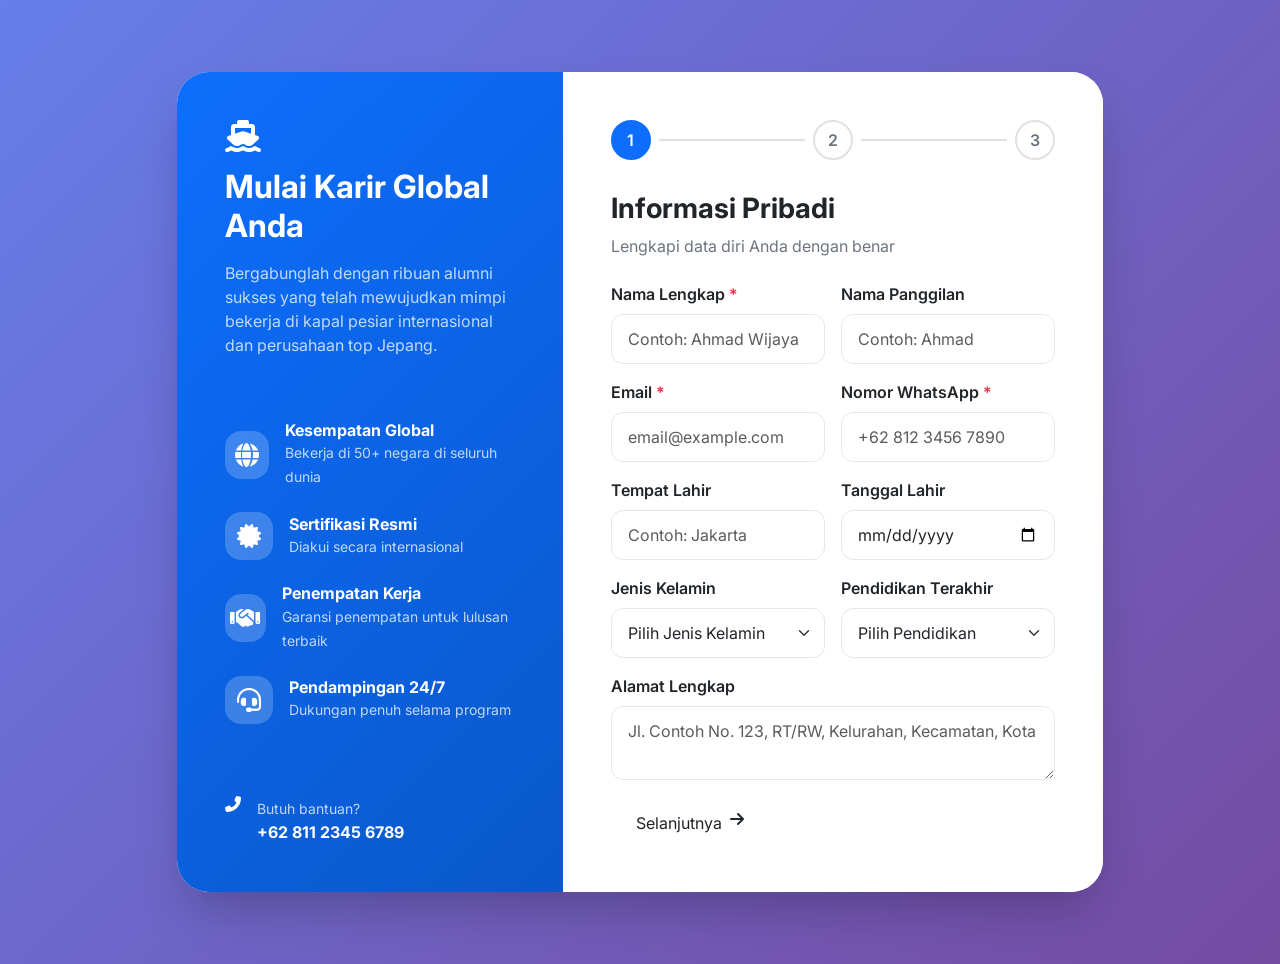
==== register.html @ 6323f62e "upload css index layanan register" ====
<!doctype html>
<html lang="id">
  <head>
    <meta charset="UTF-8" />
    <meta name="viewport" content="width=device-width, initial-scale=1.0, user-scalable=yes" />
    <meta name="description" content="Daftar sekarang untuk program karir global di Kapal Pesiar & Pelatihan Kerja Jepang" />
    <title>Pendaftaran | Samudra Nusantara - Karir Global</title>

    <!-- Bootstrap 5 CSS -->
    <link href="https://cdn.jsdelivr.net/npm/bootstrap@5.3.0-alpha1/dist/css/bootstrap.min.css" rel="stylesheet" />
    <!-- Bootstrap Icons -->
    <link rel="stylesheet" href="https://cdn.jsdelivr.net/npm/bootstrap-icons@1.11.3/font/bootstrap-icons.min.css" />
    <!-- Font Awesome 6 -->
    <link rel="stylesheet" href="https://cdnjs.cloudflare.com/ajax/libs/font-awesome/6.5.1/css/all.min.css" />
    <!-- Google Fonts -->
    <link href="https://fonts.googleapis.com/css2?family=Inter:opsz,wght@14..32,300;400;500;600;700;800&display=swap" rel="stylesheet" />

    <style>
      * {
        font-family: "Inter", sans-serif;
      }

      body {
        background: linear-gradient(135deg, #667eea 0%, #764ba2 100%);
        min-height: 100vh;
        padding: 2rem 0;
      }

      .register-card {
        border: none;
        border-radius: 2rem;
        overflow: hidden;
        box-shadow: 0 25px 50px -12px rgba(0, 0, 0, 0.25);
        backdrop-filter: blur(10px);
      }

      .register-left {
        background: linear-gradient(135deg, #0d6efd, #0a58ca);
        padding: 3rem;
        color: white;
        height: 100%;
      }

      .register-right {
        padding: 3rem;
        background: white;
      }

      .benefit-item {
        display: flex;
        align-items: center;
        gap: 1rem;
        margin-bottom: 1.5rem;
      }

      .benefit-icon {
        width: 48px;
        height: 48px;
        background: rgba(255, 255, 255, 0.2);
        border-radius: 1rem;
        display: flex;
        align-items: center;
        justify-content: center;
        font-size: 1.5rem;
      }

      .form-control,
      .form-select {
        border: 1px solid #e2e8f0;
        border-radius: 0.75rem;
        padding: 0.75rem 1rem;
        transition: all 0.3s ease;
      }

      .form-control:focus,
      .form-select:focus {
        border-color: #0d6efd;
        box-shadow: 0 0 0 4px rgba(13, 110, 253, 0.1);
      }

      .btn-register {
        background: linear-gradient(135deg, #0d6efd, #0a58ca);
        border: none;
        border-radius: 0.75rem;
        padding: 0.875rem;
        font-weight: 600;
        font-size: 1rem;
        transition: all 0.3s ease;
      }

      .btn-register:hover {
        transform: translateY(-2px);
        box-shadow: 0 10px 25px -5px rgba(13, 110, 253, 0.4);
      }

      .step-indicator {
        display: flex;
        align-items: center;
        justify-content: space-between;
        margin-bottom: 2rem;
        position: relative;
      }

      .step {
        width: 40px;
        height: 40px;
        background: white;
        border: 2px solid #dee2e6;
        border-radius: 50%;
        display: flex;
        align-items: center;
        justify-content: center;
        font-weight: 600;
        color: #6c757d;
        position: relative;
        z-index: 2;
        background: white;
      }

      .step.active {
        background: #0d6efd;
        border-color: #0d6efd;
        color: white;
      }

      .step.completed {
        background: #198754;
        border-color: #198754;
        color: white;
      }

      .step-line {
        flex: 1;
        height: 2px;
        background: #dee2e6;
        margin: 0 0.5rem;
        position: relative;
        z-index: 1;
      }

      .step-line.active {
        background: #0d6efd;
      }

      .form-step {
        display: none;
        animation: fadeIn 0.5s ease;
      }

      .form-step.active-step {
        display: block;
      }

      @keyframes fadeIn {
        from {
          opacity: 0;
          transform: translateX(20px);
        }
        to {
          opacity: 1;
          transform: translateX(0);
        }
      }

      .password-strength {
        height: 4px;
        background: #e2e8f0;
        border-radius: 2px;
        margin-top: 0.5rem;
        transition: all 0.3s ease;
      }

      .password-strength-bar {
        height: 100%;
        border-radius: 2px;
        transition: width 0.3s ease;
      }

      .alert-custom {
        border-radius: 0.75rem;
        border: none;
      }

      @media (max-width: 768px) {
        .register-left {
          padding: 2rem;
          text-align: center;
        }

        .register-right {
          padding: 1.5rem;
        }

        .benefit-item {
          justify-content: center;
        }
      }
    </style>
  </head>
  <body>
    <div class="container">
      <div class="row justify-content-center align-items-center min-vh-100">
        <div class="col-lg-10">
          <div class="card register-card">
            <div class="row g-0">
              <!-- Left Side - Info & Benefits -->
              <div class="col-lg-5 register-left">
                <div class="d-flex flex-column h-100">
                  <div class="mb-4">
                    <i class="fas fa-ship fa-2x mb-3"></i>
                    <h2 class="fw-bold mb-3">Mulai Karir Global Anda</h2>
                    <p class="opacity-75">Bergabunglah dengan ribuan alumni sukses yang telah mewujudkan mimpi bekerja di kapal pesiar internasional dan perusahaan top Jepang.</p>
                  </div>

                  <div class="my-4">
                    <div class="benefit-item">
                      <div class="benefit-icon">
                        <i class="fas fa-globe"></i>
                      </div>
                      <div>
                        <h6 class="fw-bold mb-0">Kesempatan Global</h6>
                        <small class="opacity-75">Bekerja di 50+ negara di seluruh dunia</small>
                      </div>
                    </div>

                    <div class="benefit-item">
                      <div class="benefit-icon">
                        <i class="fas fa-certificate"></i>
                      </div>
                      <div>
                        <h6 class="fw-bold mb-0">Sertifikasi Resmi</h6>
                        <small class="opacity-75">Diakui secara internasional</small>
                      </div>
                    </div>

                    <div class="benefit-item">
                      <div class="benefit-icon">
                        <i class="fas fa-handshake"></i>
                      </div>
                      <div>
                        <h6 class="fw-bold mb-0">Penempatan Kerja</h6>
                        <small class="opacity-75">Garansi penempatan untuk lulusan terbaik</small>
                      </div>
                    </div>

                    <div class="benefit-item">
                      <div class="benefit-icon">
                        <i class="fas fa-headset"></i>
                      </div>
                      <div>
                        <h6 class="fw-bold mb-0">Pendampingan 24/7</h6>
                        <small class="opacity-75">Dukungan penuh selama program</small>
                      </div>
                    </div>
                  </div>

                  <div class="mt-auto pt-4">
                    <div class="d-flex gap-3">
                      <i class="fas fa-phone-alt"></i>
                      <div>
                        <small class="opacity-75">Butuh bantuan?</small><br />
                        <strong>+62 811 2345 6789</strong>
                      </div>
                    </div>
                  </div>
                </div>
              </div>

              <!-- Right Side - Registration Form -->
              <div class="col-lg-7 register-right">
                <div class="step-indicator">
                  <div class="step active" id="step1-indicator">1</div>
                  <div class="step-line" id="line1"></div>
                  <div class="step" id="step2-indicator">2</div>
                  <div class="step-line" id="line2"></div>
                  <div class="step" id="step3-indicator">3</div>
                </div>

                <form id="registerForm" action="#" method="POST">
                  <!-- Step 1: Personal Information -->
                  <div class="form-step active-step" id="step1">
                    <h3 class="fw-bold mb-2">Informasi Pribadi</h3>
                    <p class="text-secondary mb-4">Lengkapi data diri Anda dengan benar</p>

                    <div class="row g-3">
                      <div class="col-md-6">
                        <label class="form-label fw-semibold">Nama Lengkap <span class="text-danger">*</span></label>
                        <input type="text" class="form-control" id="fullname" placeholder="Contoh: Ahmad Wijaya" required />
                      </div>
                      <div class="col-md-6">
                        <label class="form-label fw-semibold">Nama Panggilan</label>
                        <input type="text" class="form-control" id="nickname" placeholder="Contoh: Ahmad" />
                      </div>
                      <div class="col-md-6">
                        <label class="form-label fw-semibold">Email <span class="text-danger">*</span></label>
                        <input type="email" class="form-control" id="email" placeholder="email@example.com" required />
                      </div>
                      <div class="col-md-6">
                        <label class="form-label fw-semibold">Nomor WhatsApp <span class="text-danger">*</span></label>
                        <input type="tel" class="form-control" id="whatsapp" placeholder="+62 812 3456 7890" required />
                      </div>
                      <div class="col-md-6">
                        <label class="form-label fw-semibold">Tempat Lahir</label>
                        <input type="text" class="form-control" id="birthplace" placeholder="Contoh: Jakarta" />
                      </div>
                      <div class="col-md-6">
                        <label class="form-label fw-semibold">Tanggal Lahir</label>
                        <input type="date" class="form-control" id="birthdate" />
                      </div>
                      <div class="col-md-6">
                        <label class="form-label fw-semibold">Jenis Kelamin</label>
                        <select class="form-select" id="gender">
                          <option selected>Pilih Jenis Kelamin</option>
                          <option>Laki-laki</option>
                          <option>Perempuan</option>
                        </select>
                      </div>
                      <div class="col-md-6">
                        <label class="form-label fw-semibold">Pendidikan Terakhir</label>
                        <select class="form-select" id="education">
                          <option selected>Pilih Pendidikan</option>
                          <option>SMA/SMK Sederajat</option>
                          <option>D3</option>
                          <option>S1</option>
                          <option>S2</option>
                        </select>
                      </div>
                      <div class="col-12">
                        <label class="form-label fw-semibold">Alamat Lengkap</label>
                        <textarea class="form-control" id="address" rows="2" placeholder="Jl. Contoh No. 123, RT/RW, Kelurahan, Kecamatan, Kota"></textarea>
                      </div>
                    </div>
                  </div>

                  <!-- Step 2: Program Selection -->
                  <div class="form-step" id="step2">
                    <h3 class="fw-bold mb-2">Pilih Program</h3>
                    <p class="text-secondary mb-4">Pilih program yang sesuai dengan minat Anda</p>

                    <div class="mb-4">
                      <label class="form-label fw-semibold">Program yang diminati <span class="text-danger">*</span></label>
                      <div class="row g-3">
                        <div class="col-md-6">
                          <div class="card h-100 program-card" data-program="cruise" style="cursor: pointer; transition: all 0.3s ease; border: 2px solid #e2e8f0">
                            <div class="card-body text-center p-3">
                              <i class="fas fa-ship fa-2x text-primary mb-2"></i>
                              <h6 class="fw-bold mb-1">Sekolah Kapal Pesiar</h6>
                              <small class="text-secondary">Pelatihan 3 bulan + Sertifikasi STCW</small>
                            </div>
                          </div>
                        </div>
                        <div class="col-md-6">
                          <div class="card h-100 program-card" data-program="japan" style="cursor: pointer; transition: all 0.3s ease; border: 2px solid #e2e8f0">
                            <div class="card-body text-center p-3">
                              <i class="fas fa-building fa-2x text-primary mb-2"></i>
                              <h6 class="fw-bold mb-1">Pelatihan Kerja Jepang</h6>
                              <small class="text-secondary">SSW & Magang Teknikal</small>
                            </div>
                          </div>
                        </div>
                      </div>
                      <input type="hidden" id="selectedProgram" value="" />
                    </div>

                    <div class="mb-4" id="cruiseFields" style="display: none">
                      <label class="form-label fw-semibold">Posisi yang diminati</label>
                      <select class="form-select" id="cruisePosition">
                        <option selected>Pilih Posisi</option>
                        <option>Housekeeping</option>
                        <option>Food & Beverage Service</option>
                        <option>Front Office/Guest Service</option>
                        <option>Galley/Cook</option>
                        <option>Bar & Beverage</option>
                      </select>
                    </div>

                    <div class="mb-4" id="japanFields" style="display: none">
                      <label class="form-label fw-semibold">Bidang Pekerjaan di Jepang</label>
                      <select class="form-select" id="japanField">
                        <option selected>Pilih Bidang</option>
                        <option>Perhotelan (Hotel & Restoran)</option>
                        <option>Manufaktur</option>
                        <option>Perawatan Lansia (Kaigo)</option>
                        <option>Konstruksi</option>
                        <option>Pertanian & Perikanan</option>
                      </select>
                    </div>

                    <div class="mb-4">
                      <label class="form-label fw-semibold">Bagaimana Anda mengetahui kami?</label>
                      <select class="form-select" id="source">
                        <option selected>Pilih Sumber Informasi</option>
                        <option>Instagram</option>
                        <option>Facebook</option>
                        <option>TikTok</option>
                        <option>Rekomendasi Teman/Keluarga</option>
                        <option>Google Search</option>
                        <option>Lainnya</option>
                      </select>
                    </div>
                  </div>

                  <!-- Step 3: Account & Submit -->
                  <div class="form-step" id="step3">
                    <h3 class="fw-bold mb-2">Buat Akun</h3>
                    <p class="text-secondary mb-4">Buat password untuk akun Anda</p>

                    <div class="mb-3">
                      <label class="form-label fw-semibold">Username <span class="text-danger">*</span></label>
                      <div class="input-group">
                        <span class="input-group-text bg-light border-end-0"><i class="fas fa-user"></i></span>
                        <input type="text" class="form-control border-start-0" id="username" placeholder="pilih username" required />
                      </div>
                    </div>

                    <div class="mb-3">
                      <label class="form-label fw-semibold">Password <span class="text-danger">*</span></label>
                      <div class="input-group">
                        <span class="input-group-text bg-light border-end-0"><i class="fas fa-lock"></i></span>
                        <input type="password" class="form-control border-start-0" id="password" placeholder="buat password" required />
                        <button class="btn btn-outline-secondary" type="button" id="togglePassword">
                          <i class="fas fa-eye"></i>
                        </button>
                      </div>
                      <div class="password-strength mt-2">
                        <div class="password-strength-bar" id="passwordStrength" style="width: 0%"></div>
                      </div>
                      <small class="text-secondary">Minimal 8 karakter, kombinasi huruf dan angka</small>
                    </div>

                    <div class="mb-4">
                      <label class="form-label fw-semibold">Konfirmasi Password <span class="text-danger">*</span></label>
                      <div class="input-group">
                        <span class="input-group-text bg-light border-end-0"><i class="fas fa-lock"></i></span>
                        <input type="password" class="form-control border-start-0" id="confirmPassword" placeholder="konfirmasi password" required />
                      </div>
                      <div id="passwordMatch" class="small mt-1"></div>
                    </div>

                    <div class="alert alert-custom alert-info bg-opacity-10">
                      <div class="d-flex gap-2">
                        <i class="fas fa-shield-alt fs-5"></i>
                        <div>
                          <strong>Data Anda aman</strong><br />
                          <small>Kami menjaga kerahasiaan data Anda dan tidak akan membagikannya ke pihak ketiga tanpa izin Anda.</small>
                        </div>
                      </div>
                    </div>

                    <div class="form-check mb-4">
                      <input class="form-check-input" type="checkbox" id="terms" required />
                      <label class="form-check-label" for="terms"> Saya menyetujui <a href="#" class="text-primary">Syarat & Ketentuan</a> dan <a href="#" class="text-primary">Kebijakan Privasi</a> </label>
                    </div>
                  </div>

                  <!-- Navigation Buttons -->
                  <div class="d-flex justify-content-between mt-4">
                    <button type="button" class="btn btn-outline-secondary px-4" id="prevBtn" style="display: none"><i class="fas fa-arrow-left me-2"></i>Kembali</button>
                    <button type="button" class="btn btn-primary-custom px-4" id="nextBtn">Selanjutnya <i class="fas fa-arrow-right ms-2"></i></button>
                    <button type="submit" class="btn btn-register text-white px-4" id="submitBtn" style="display: none"><i class="fas fa-paper-plane me-2"></i>Daftar Sekarang</button>
                  </div>
                </form>
              </div>
            </div>
          </div>
        </div>
      </div>
    </div>

    <!-- Modal Success -->
    <div class="modal fade" id="successModal" tabindex="-1" aria-hidden="true">
      <div class="modal-dialog modal-dialog-centered">
        <div class="modal-content border-0 rounded-4 text-center p-4">
          <div class="modal-body">
            <div class="mb-3">
              <i class="fas fa-check-circle text-success" style="font-size: 4rem"></i>
            </div>
            <h4 class="fw-bold mb-2">Pendaftaran Berhasil!</h4>
            <p class="text-secondary mb-4">Terima kasih telah mendaftar. Tim konselor kami akan segera menghubungi Anda dalam 1x24 jam melalui WhatsApp.</p>
            <button class="btn btn-primary-custom px-4" data-bs-dismiss="modal"><i class="fas fa-home me-2"></i>Kembali ke Beranda</button>
          </div>
        </div>
      </div>
    </div>

    <script src="https://cdn.jsdelivr.net/npm/bootstrap@5.3.0-alpha1/dist/js/bootstrap.bundle.min.js"></script>
    <script>
      // Multi-step form
      let currentStep = 1;
      const totalSteps = 3;

      const step1 = document.getElementById("step1");
      const step2 = document.getElementById("step2");
      const step3 = document.getElementById("step3");
      const prevBtn = document.getElementById("prevBtn");
      const nextBtn = document.getElementById("nextBtn");
      const submitBtn = document.getElementById("submitBtn");

      function updateSteps() {
        // Hide all steps
        step1.classList.remove("active-step");
        step2.classList.remove("active-step");
        step3.classList.remove("active-step");

        // Show current step
        if (currentStep === 1) {
          step1.classList.add("active-step");
          prevBtn.style.display = "none";
          nextBtn.style.display = "inline-flex";
          submitBtn.style.display = "none";
        } else if (currentStep === 2) {
          step2.classList.add("active-step");
          prevBtn.style.display = "inline-flex";
          nextBtn.style.display = "inline-flex";
          submitBtn.style.display = "none";
        } else if (currentStep === 3) {
          step3.classList.add("active-step");
          prevBtn.style.display = "inline-flex";
          nextBtn.style.display = "none";
          submitBtn.style.display = "inline-flex";
        }

        // Update step indicators
        for (let i = 1; i <= totalSteps; i++) {
          const stepIndicator = document.getElementById(`step${i}-indicator`);
          const line = document.getElementById(`line${i - 1}`);

          if (i < currentStep) {
            stepIndicator.classList.remove("active");
            stepIndicator.classList.add("completed");
            if (line) line.classList.add("active");
          } else if (i === currentStep) {
            stepIndicator.classList.add("active");
            stepIndicator.classList.remove("completed");
            if (line) line.classList.remove("active");
          } else {
            stepIndicator.classList.remove("active", "completed");
            if (line) line.classList.remove("active");
          }
        }
      }

      function validateStep1() {
        const fullname = document.getElementById("fullname").value.trim();
        const email = document.getElementById("email").value.trim();
        const whatsapp = document.getElementById("whatsapp").value.trim();

        if (!fullname) {
          alert("Mohon isi nama lengkap Anda");
          return false;
        }
        if (!email) {
          alert("Mohon isi alamat email");
          return false;
        }
        if (!email.includes("@")) {
          alert("Mohon isi email yang valid");
          return false;
        }
        if (!whatsapp) {
          alert("Mohon isi nomor WhatsApp");
          return false;
        }
        return true;
      }

      function validateStep2() {
        const selectedProgram = document.getElementById("selectedProgram").value;
        if (!selectedProgram) {
          alert("Mohon pilih program yang diminati");
          return false;
        }
        return true;
      }

      function validateStep3() {
        const username = document.getElementById("username").value.trim();
        const password = document.getElementById("password").value;
        const confirmPassword = document.getElementById("confirmPassword").value;
        const terms = document.getElementById("terms").checked;

        if (!username) {
          alert("Mohon isi username");
          return false;
        }
        if (!password || password.length < 8) {
          alert("Password minimal 8 karakter");
          return false;
        }
        if (password !== confirmPassword) {
          alert("Password dan konfirmasi password tidak cocok");
          return false;
        }
        if (!terms) {
          alert("Mohon setujui Syarat & Ketentuan");
          return false;
        }
        return true;
      }

      nextBtn.addEventListener("click", () => {
        if (currentStep === 1 && validateStep1()) {
          currentStep++;
          updateSteps();
        } else if (currentStep === 2 && validateStep2()) {
          currentStep++;
          updateSteps();
        }
      });

      prevBtn.addEventListener("click", () => {
        if (currentStep > 1) {
          currentStep--;
          updateSteps();
        }
      });

      // Program selection cards
      const programCards = document.querySelectorAll(".program-card");
      programCards.forEach((card) => {
        card.addEventListener("click", () => {
          programCards.forEach((c) => {
            c.style.borderColor = "#e2e8f0";
            c.style.backgroundColor = "white";
          });
          card.style.borderColor = "#0d6efd";
          card.style.backgroundColor = "#f0f7ff";

          const program = card.getAttribute("data-program");
          document.getElementById("selectedProgram").value = program;

          // Show/hide additional fields
          if (program === "cruise") {
            document.getElementById("cruiseFields").style.display = "block";
            document.getElementById("japanFields").style.display = "none";
          } else if (program === "japan") {
            document.getElementById("cruiseFields").style.display = "none";
            document.getElementById("japanFields").style.display = "block";
          }
        });
      });

      // Password strength checker
      const passwordInput = document.getElementById("password");
      const strengthBar = document.getElementById("passwordStrength");

      passwordInput.addEventListener("input", () => {
        const password = passwordInput.value;
        let strength = 0;

        if (password.length >= 8) strength += 25;
        if (password.match(/[a-z]/)) strength += 25;
        if (password.match(/[A-Z]/)) strength += 25;
        if (password.match(/[0-9]/)) strength += 25;

        strengthBar.style.width = strength + "%";

        if (strength < 50) {
          strengthBar.style.backgroundColor = "#dc3545";
        } else if (strength < 75) {
          strengthBar.style.backgroundColor = "#ffc107";
        } else {
          strengthBar.style.backgroundColor = "#198754";
        }
      });

      // Password match checker
      const confirmPasswordInput = document.getElementById("confirmPassword");
      const passwordMatchMsg = document.getElementById("passwordMatch");

      function checkPasswordMatch() {
        const password = passwordInput.value;
        const confirm = confirmPasswordInput.value;

        if (confirm === "") {
          passwordMatchMsg.innerHTML = "";
        } else if (password === confirm) {
          passwordMatchMsg.innerHTML = '<i class="fas fa-check-circle text-success"></i> Password cocok';
          passwordMatchMsg.style.color = "#198754";
        } else {
          passwordMatchMsg.innerHTML = '<i class="fas fa-times-circle text-danger"></i> Password tidak cocok';
          passwordMatchMsg.style.color = "#dc3545";
        }
      }

      passwordInput.addEventListener("input", checkPasswordMatch);
      confirmPasswordInput.addEventListener("input", checkPasswordMatch);

      // Toggle password visibility
      const togglePassword = document.getElementById("togglePassword");
      togglePassword.addEventListener("click", () => {
        const type = passwordInput.getAttribute("type") === "password" ? "text" : "password";
        passwordInput.setAttribute("type", type);
        togglePassword.innerHTML = type === "password" ? '<i class="fas fa-eye"></i>' : '<i class="fas fa-eye-slash"></i>';
      });

      // Form submission
      const form = document.getElementById("registerForm");
      const successModal = new bootstrap.Modal(document.getElementById("successModal"));

      form.addEventListener("submit", (e) => {
        e.preventDefault();
        if (validateStep3()) {
          // Simulate form submission
          const formData = {
            fullname: document.getElementById("fullname").value,
            email: document.getElementById("email").value,
            whatsapp: document.getElementById("whatsapp").value,
            program: document.getElementById("selectedProgram").value,
            username: document.getElementById("username").value,
          };

          console.log("Form submitted:", formData);
          successModal.show();

          // Reset form after modal close
          document.getElementById("successModal").addEventListener("hidden.bs.modal", () => {
            window.location.href = "index.html";
          });
        }
      });

      // Initialize
      updateSteps();
    </script>
  </body>
</html>
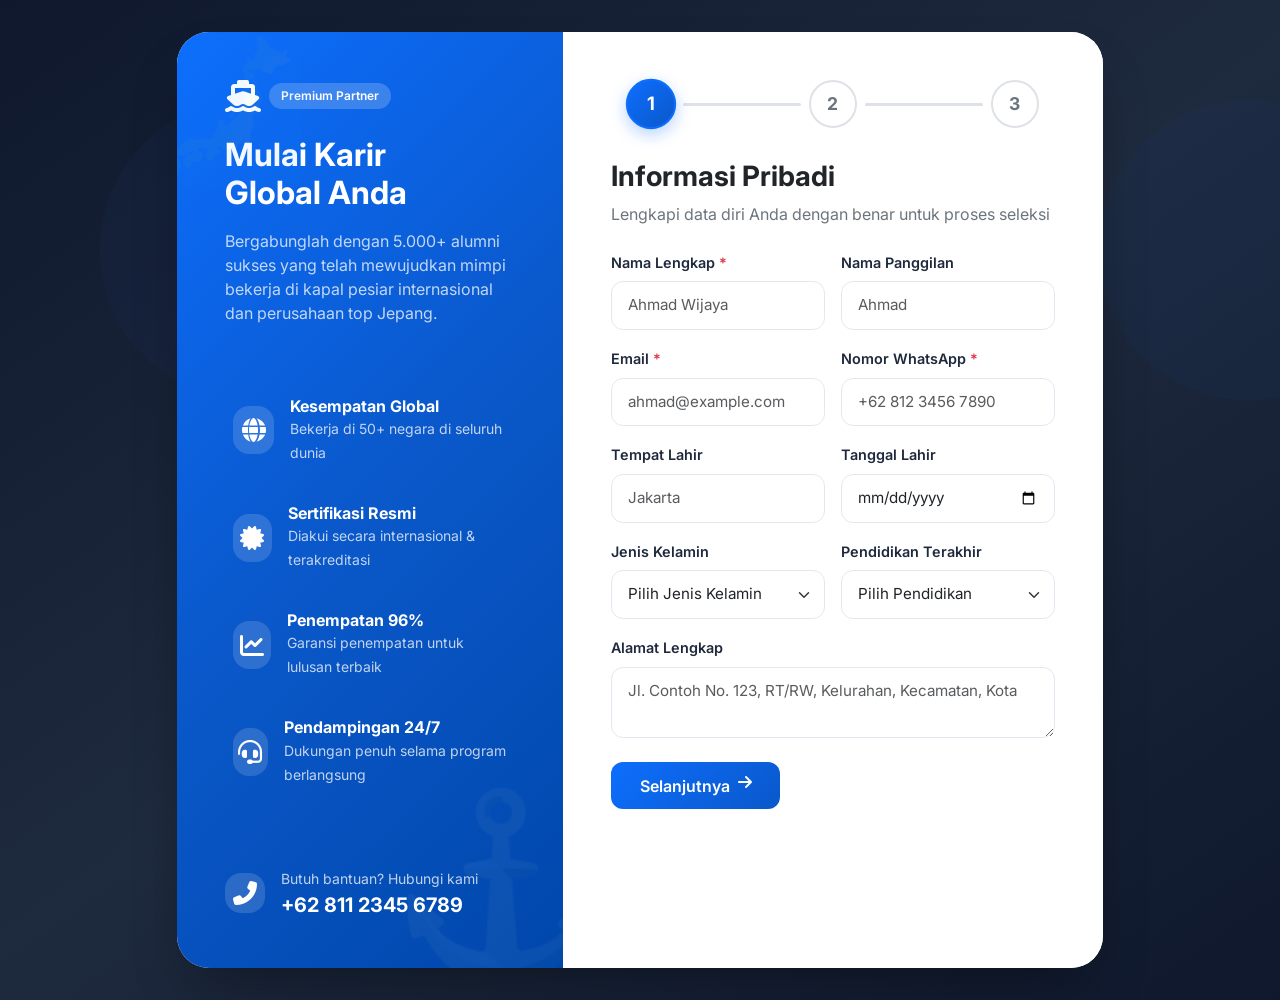
==== commit 6a2b1aee: "upload register" ====
--- a/register.html
+++ b/register.html
@@ -14,70 +14,147 @@
     <link rel="stylesheet" href="https://cdnjs.cloudflare.com/ajax/libs/font-awesome/6.5.1/css/all.min.css" />
     <!-- Google Fonts -->
     <link href="https://fonts.googleapis.com/css2?family=Inter:opsz,wght@14..32,300;400;500;600;700;800&display=swap" rel="stylesheet" />
+    <!-- AOS Animation -->
+    <link href="https://unpkg.com/aos@2.3.1/dist/aos.css" rel="stylesheet" />
 
     <style>
       * {
         font-family: "Inter", sans-serif;
+        margin: 0;
+        padding: 0;
+        box-sizing: border-box;
       }
 
       body {
-        background: linear-gradient(135deg, #667eea 0%, #764ba2 100%);
+        background: linear-gradient(145deg, #0f172a 0%, #1e293b 50%, #0f172a 100%);
         min-height: 100vh;
         padding: 2rem 0;
+        position: relative;
+        overflow-x: hidden;
+      }
+
+      body::before {
+        content: "";
+        position: absolute;
+        top: 0;
+        left: 0;
+        right: 0;
+        bottom: 0;
+        background: url('data:image/svg+xml,<svg xmlns="http://www.w3.org/2000/svg" viewBox="0 0 200 200"><path fill="rgba(13,110,253,0.05)" d="M0 0h200v200H0z"/><circle cx="50" cy="50" r="30" fill="rgba(13,110,253,0.1)"/><circle cx="150" cy="150" r="40" fill="rgba(13,110,253,0.08)"/></svg>');
+        background-repeat: repeat;
+        opacity: 0.3;
+        pointer-events: none;
       }
 
       .register-card {
         border: none;
         border-radius: 2rem;
         overflow: hidden;
-        box-shadow: 0 25px 50px -12px rgba(0, 0, 0, 0.25);
+        box-shadow: 0 30px 60px -20px rgba(0, 0, 0, 0.4);
         backdrop-filter: blur(10px);
-      }
-
+        transition: transform 0.3s ease;
+      }
+
+      .register-card:hover {
+        transform: translateY(-5px);
+      }
+
+      /* Left Side - Modern Gradient */
       .register-left {
-        background: linear-gradient(135deg, #0d6efd, #0a58ca);
+        background: linear-gradient(135deg, #0d6efd 0%, #0a58ca 50%, #0047ab 100%);
         padding: 3rem;
         color: white;
         height: 100%;
+        position: relative;
+        overflow: hidden;
+      }
+
+      .register-left::before {
+        content: "⚓";
+        font-size: 180px;
+        position: absolute;
+        bottom: -50px;
+        right: -50px;
+        opacity: 0.08;
+        pointer-events: none;
+      }
+
+      .register-left::after {
+        content: "🗾";
+        font-size: 140px;
+        position: absolute;
+        top: -30px;
+        left: -40px;
+        opacity: 0.06;
+        pointer-events: none;
       }
 
       .register-right {
         padding: 3rem;
-        background: white;
-      }
-
+        background: rgba(255, 255, 255, 0.98);
+        backdrop-filter: blur(10px);
+      }
+
+      /* Modern Benefits */
       .benefit-item {
         display: flex;
         align-items: center;
         gap: 1rem;
         margin-bottom: 1.5rem;
+        padding: 0.5rem;
+        border-radius: 1rem;
+        transition: all 0.3s ease;
+        position: relative;
+        z-index: 1;
+      }
+
+      .benefit-item:hover {
+        background: rgba(255, 255, 255, 0.1);
+        transform: translateX(5px);
       }
 
       .benefit-icon {
         width: 48px;
         height: 48px;
-        background: rgba(255, 255, 255, 0.2);
+        background: rgba(255, 255, 255, 0.15);
         border-radius: 1rem;
         display: flex;
         align-items: center;
         justify-content: center;
         font-size: 1.5rem;
-      }
-
+        transition: all 0.3s ease;
+      }
+
+      .benefit-item:hover .benefit-icon {
+        background: rgba(255, 255, 255, 0.25);
+        transform: scale(1.05);
+      }
+
+      /* Form Styling */
       .form-control,
       .form-select {
-        border: 1px solid #e2e8f0;
+        border: 1.5px solid #e2e8f0;
         border-radius: 0.75rem;
         padding: 0.75rem 1rem;
         transition: all 0.3s ease;
+        font-size: 0.95rem;
       }
 
       .form-control:focus,
       .form-select:focus {
         border-color: #0d6efd;
         box-shadow: 0 0 0 4px rgba(13, 110, 253, 0.1);
-      }
-
+        outline: none;
+      }
+
+      .form-label {
+        font-weight: 600;
+        font-size: 0.9rem;
+        margin-bottom: 0.5rem;
+        color: #1e293b;
+      }
+
+      /* Modern Button */
       .btn-register {
         background: linear-gradient(135deg, #0d6efd, #0a58ca);
         border: none;
@@ -86,6 +163,8 @@
         font-weight: 600;
         font-size: 1rem;
         transition: all 0.3s ease;
+        color: white;
+        width: 100%;
       }
 
       .btn-register:hover {
@@ -93,34 +172,40 @@
         box-shadow: 0 10px 25px -5px rgba(13, 110, 253, 0.4);
       }
 
+      /* Step Indicator Modern */
       .step-indicator {
         display: flex;
         align-items: center;
         justify-content: space-between;
         margin-bottom: 2rem;
         position: relative;
+        padding: 0 1rem;
       }
 
       .step {
-        width: 40px;
-        height: 40px;
+        width: 48px;
+        height: 48px;
         background: white;
         border: 2px solid #dee2e6;
         border-radius: 50%;
         display: flex;
         align-items: center;
         justify-content: center;
-        font-weight: 600;
+        font-weight: 700;
         color: #6c757d;
         position: relative;
         z-index: 2;
         background: white;
+        transition: all 0.3s ease;
+        font-size: 1.1rem;
       }
 
       .step.active {
-        background: #0d6efd;
+        background: linear-gradient(135deg, #0d6efd, #0a58ca);
         border-color: #0d6efd;
         color: white;
+        box-shadow: 0 5px 15px rgba(13, 110, 253, 0.3);
+        transform: scale(1.05);
       }
 
       .step.completed {
@@ -131,57 +216,122 @@
 
       .step-line {
         flex: 1;
-        height: 2px;
+        height: 3px;
         background: #dee2e6;
         margin: 0 0.5rem;
         position: relative;
         z-index: 1;
+        border-radius: 3px;
+        transition: all 0.3s ease;
       }
 
       .step-line.active {
-        background: #0d6efd;
-      }
-
+        background: linear-gradient(90deg, #0d6efd, #0a58ca);
+      }
+
+      /* Form Step Animation */
       .form-step {
         display: none;
-        animation: fadeIn 0.5s ease;
+        animation: fadeInUp 0.5s ease;
       }
 
       .form-step.active-step {
         display: block;
       }
 
-      @keyframes fadeIn {
+      @keyframes fadeInUp {
         from {
           opacity: 0;
-          transform: translateX(20px);
+          transform: translateY(20px);
         }
         to {
           opacity: 1;
-          transform: translateX(0);
-        }
-      }
-
+          transform: translateY(0);
+        }
+      }
+
+      /* Program Card Modern */
+      .program-card {
+        cursor: pointer;
+        transition: all 0.3s cubic-bezier(0.4, 0, 0.2, 1);
+        border: 2px solid #e2e8f0;
+        border-radius: 1rem;
+        overflow: hidden;
+      }
+
+      .program-card:hover {
+        transform: translateY(-5px);
+        box-shadow: 0 15px 35px rgba(0, 0, 0, 0.1);
+      }
+
+      .program-card.selected {
+        border-color: #0d6efd;
+        background: linear-gradient(135deg, #f0f9ff, #e0f2fe);
+        box-shadow: 0 10px 25px -5px rgba(13, 110, 253, 0.2);
+      }
+
+      /* Password Strength */
       .password-strength {
-        height: 4px;
+        height: 5px;
         background: #e2e8f0;
-        border-radius: 2px;
-        margin-top: 0.5rem;
-        transition: all 0.3s ease;
+        border-radius: 3px;
+        margin-top: 0.75rem;
+        overflow: hidden;
       }
 
       .password-strength-bar {
         height: 100%;
-        border-radius: 2px;
-        transition: width 0.3s ease;
-      }
-
+        border-radius: 3px;
+        transition:
+          width 0.3s ease,
+          background-color 0.3s ease;
+      }
+
+      /* Alert Modern */
       .alert-custom {
+        border-radius: 1rem;
+        border: none;
+        background: linear-gradient(135deg, #f0f9ff, #e0f2fe);
+        padding: 1rem;
+      }
+
+      /* Navigation Buttons */
+      .btn-nav {
         border-radius: 0.75rem;
+        padding: 0.7rem 1.8rem;
+        font-weight: 600;
+        transition: all 0.3s ease;
+      }
+
+      .btn-nav-prev {
+        border: 1.5px solid #cbd5e1;
+        background: white;
+        color: #475569;
+      }
+
+      .btn-nav-prev:hover {
+        border-color: #0d6efd;
+        color: #0d6efd;
+        transform: translateX(-3px);
+      }
+
+      .btn-nav-next {
+        background: linear-gradient(135deg, #0d6efd, #0a58ca);
         border: none;
-      }
-
+        color: white;
+      }
+
+      .btn-nav-next:hover {
+        transform: translateX(3px);
+        box-shadow: 0 5px 15px rgba(13, 110, 253, 0.3);
+      }
+
+      /* Responsive */
       @media (max-width: 768px) {
+        body {
+          padding: 1rem;
+        }
+
         .register-left {
           padding: 2rem;
           text-align: center;
@@ -194,25 +344,68 @@
         .benefit-item {
           justify-content: center;
         }
+
+        .step {
+          width: 40px;
+          height: 40px;
+          font-size: 0.9rem;
+        }
+
+        .btn-nav {
+          padding: 0.5rem 1.2rem;
+          font-size: 0.9rem;
+        }
+      }
+
+      /* Floating Label Effect */
+      .floating-label-group {
+        position: relative;
+      }
+
+      /* Custom Scrollbar */
+      ::-webkit-scrollbar {
+        width: 8px;
+      }
+
+      ::-webkit-scrollbar-track {
+        background: #f1f5f9;
+      }
+
+      ::-webkit-scrollbar-thumb {
+        background: linear-gradient(135deg, #0d6efd, #0a58ca);
+        border-radius: 4px;
+      }
+
+      /* Badge */
+      .badge-custom {
+        background: rgba(13, 110, 253, 0.1);
+        color: #0d6efd;
+        padding: 0.25rem 0.75rem;
+        border-radius: 20px;
+        font-size: 0.75rem;
+        font-weight: 600;
       }
     </style>
   </head>
   <body>
     <div class="container">
       <div class="row justify-content-center align-items-center min-vh-100">
-        <div class="col-lg-10">
+        <div class="col-lg-11 col-xl-10" data-aos="fade-up" data-aos-duration="1000">
           <div class="card register-card">
             <div class="row g-0">
               <!-- Left Side - Info & Benefits -->
               <div class="col-lg-5 register-left">
                 <div class="d-flex flex-column h-100">
-                  <div class="mb-4">
-                    <i class="fas fa-ship fa-2x mb-3"></i>
-                    <h2 class="fw-bold mb-3">Mulai Karir Global Anda</h2>
-                    <p class="opacity-75">Bergabunglah dengan ribuan alumni sukses yang telah mewujudkan mimpi bekerja di kapal pesiar internasional dan perusahaan top Jepang.</p>
+                  <div class="mb-4" data-aos="fade-right" data-aos-delay="200">
+                    <div class="d-flex align-items-center gap-2 mb-4">
+                      <i class="fas fa-ship fa-2x"></i>
+                      <span class="badge-custom" style="background: rgba(255, 255, 255, 0.2); color: white">Premium Partner</span>
+                    </div>
+                    <h2 class="fw-bold mb-3" style="font-size: 2rem">Mulai Karir<br />Global Anda</h2>
+                    <p class="opacity-75">Bergabunglah dengan 5.000+ alumni sukses yang telah mewujudkan mimpi bekerja di kapal pesiar internasional dan perusahaan top Jepang.</p>
                   </div>
 
-                  <div class="my-4">
+                  <div class="my-4" data-aos="fade-right" data-aos-delay="300">
                     <div class="benefit-item">
                       <div class="benefit-icon">
                         <i class="fas fa-globe"></i>
@@ -229,16 +422,16 @@
                       </div>
                       <div>
                         <h6 class="fw-bold mb-0">Sertifikasi Resmi</h6>
-                        <small class="opacity-75">Diakui secara internasional</small>
+                        <small class="opacity-75">Diakui secara internasional & terakreditasi</small>
                       </div>
                     </div>
 
                     <div class="benefit-item">
                       <div class="benefit-icon">
-                        <i class="fas fa-handshake"></i>
+                        <i class="fas fa-chart-line"></i>
                       </div>
                       <div>
-                        <h6 class="fw-bold mb-0">Penempatan Kerja</h6>
+                        <h6 class="fw-bold mb-0">Penempatan 96%</h6>
                         <small class="opacity-75">Garansi penempatan untuk lulusan terbaik</small>
                       </div>
                     </div>
@@ -249,17 +442,19 @@
                       </div>
                       <div>
                         <h6 class="fw-bold mb-0">Pendampingan 24/7</h6>
-                        <small class="opacity-75">Dukungan penuh selama program</small>
+                        <small class="opacity-75">Dukungan penuh selama program berlangsung</small>
                       </div>
                     </div>
                   </div>
 
-                  <div class="mt-auto pt-4">
-                    <div class="d-flex gap-3">
-                      <i class="fas fa-phone-alt"></i>
+                  <div class="mt-auto pt-4" data-aos="fade-up" data-aos-delay="400">
+                    <div class="d-flex gap-3 align-items-center">
+                      <div class="benefit-icon" style="width: 40px; height: 40px">
+                        <i class="fas fa-phone-alt"></i>
+                      </div>
                       <div>
-                        <small class="opacity-75">Butuh bantuan?</small><br />
-                        <strong>+62 811 2345 6789</strong>
+                        <small class="opacity-75">Butuh bantuan? Hubungi kami</small><br />
+                        <strong class="fs-5">+62 811 2345 6789</strong>
                       </div>
                     </div>
                   </div>
@@ -268,7 +463,7 @@
 
               <!-- Right Side - Registration Form -->
               <div class="col-lg-7 register-right">
-                <div class="step-indicator">
+                <div class="step-indicator" data-aos="fade-down" data-aos-delay="100">
                   <div class="step active" id="step1-indicator">1</div>
                   <div class="step-line" id="line1"></div>
                   <div class="step" id="step2-indicator">2</div>
@@ -280,45 +475,45 @@
                   <!-- Step 1: Personal Information -->
                   <div class="form-step active-step" id="step1">
                     <h3 class="fw-bold mb-2">Informasi Pribadi</h3>
-                    <p class="text-secondary mb-4">Lengkapi data diri Anda dengan benar</p>
+                    <p class="text-secondary mb-4">Lengkapi data diri Anda dengan benar untuk proses seleksi</p>
 
                     <div class="row g-3">
                       <div class="col-md-6">
-                        <label class="form-label fw-semibold">Nama Lengkap <span class="text-danger">*</span></label>
-                        <input type="text" class="form-control" id="fullname" placeholder="Contoh: Ahmad Wijaya" required />
+                        <label class="form-label">Nama Lengkap <span class="text-danger">*</span></label>
+                        <input type="text" class="form-control" id="fullname" placeholder="Ahmad Wijaya" required />
                       </div>
                       <div class="col-md-6">
-                        <label class="form-label fw-semibold">Nama Panggilan</label>
-                        <input type="text" class="form-control" id="nickname" placeholder="Contoh: Ahmad" />
+                        <label class="form-label">Nama Panggilan</label>
+                        <input type="text" class="form-control" id="nickname" placeholder="Ahmad" />
                       </div>
                       <div class="col-md-6">
-                        <label class="form-label fw-semibold">Email <span class="text-danger">*</span></label>
-                        <input type="email" class="form-control" id="email" placeholder="email@example.com" required />
+                        <label class="form-label">Email <span class="text-danger">*</span></label>
+                        <input type="email" class="form-control" id="email" placeholder="ahmad@example.com" required />
                       </div>
                       <div class="col-md-6">
-                        <label class="form-label fw-semibold">Nomor WhatsApp <span class="text-danger">*</span></label>
+                        <label class="form-label">Nomor WhatsApp <span class="text-danger">*</span></label>
                         <input type="tel" class="form-control" id="whatsapp" placeholder="+62 812 3456 7890" required />
                       </div>
                       <div class="col-md-6">
-                        <label class="form-label fw-semibold">Tempat Lahir</label>
-                        <input type="text" class="form-control" id="birthplace" placeholder="Contoh: Jakarta" />
+                        <label class="form-label">Tempat Lahir</label>
+                        <input type="text" class="form-control" id="birthplace" placeholder="Jakarta" />
                       </div>
                       <div class="col-md-6">
-                        <label class="form-label fw-semibold">Tanggal Lahir</label>
+                        <label class="form-label">Tanggal Lahir</label>
                         <input type="date" class="form-control" id="birthdate" />
                       </div>
                       <div class="col-md-6">
-                        <label class="form-label fw-semibold">Jenis Kelamin</label>
+                        <label class="form-label">Jenis Kelamin</label>
                         <select class="form-select" id="gender">
-                          <option selected>Pilih Jenis Kelamin</option>
+                          <option selected disabled>Pilih Jenis Kelamin</option>
                           <option>Laki-laki</option>
                           <option>Perempuan</option>
                         </select>
                       </div>
                       <div class="col-md-6">
-                        <label class="form-label fw-semibold">Pendidikan Terakhir</label>
+                        <label class="form-label">Pendidikan Terakhir</label>
                         <select class="form-select" id="education">
-                          <option selected>Pilih Pendidikan</option>
+                          <option selected disabled>Pilih Pendidikan</option>
                           <option>SMA/SMK Sederajat</option>
                           <option>D3</option>
                           <option>S1</option>
@@ -326,7 +521,7 @@
                         </select>
                       </div>
                       <div class="col-12">
-                        <label class="form-label fw-semibold">Alamat Lengkap</label>
+                        <label class="form-label">Alamat Lengkap</label>
                         <textarea class="form-control" id="address" rows="2" placeholder="Jl. Contoh No. 123, RT/RW, Kelurahan, Kecamatan, Kota"></textarea>
                       </div>
                     </div>
@@ -334,27 +529,37 @@
 
                   <!-- Step 2: Program Selection -->
                   <div class="form-step" id="step2">
-                    <h3 class="fw-bold mb-2">Pilih Program</h3>
-                    <p class="text-secondary mb-4">Pilih program yang sesuai dengan minat Anda</p>
+                    <h3 class="fw-bold mb-2">Pilih Program Unggulan</h3>
+                    <p class="text-secondary mb-4">Pilih program yang sesuai dengan passion dan tujuan karir Anda</p>
 
                     <div class="mb-4">
-                      <label class="form-label fw-semibold">Program yang diminati <span class="text-danger">*</span></label>
+                      <label class="form-label">Program yang diminati <span class="text-danger">*</span></label>
                       <div class="row g-3">
                         <div class="col-md-6">
-                          <div class="card h-100 program-card" data-program="cruise" style="cursor: pointer; transition: all 0.3s ease; border: 2px solid #e2e8f0">
-                            <div class="card-body text-center p-3">
-                              <i class="fas fa-ship fa-2x text-primary mb-2"></i>
-                              <h6 class="fw-bold mb-1">Sekolah Kapal Pesiar</h6>
+                          <div class="card program-card" data-program="cruise">
+                            <div class="card-body text-center p-4">
+                              <div class="mb-3">
+                                <i class="fas fa-ship fa-3x text-primary"></i>
+                              </div>
+                              <h6 class="fw-bold mb-2">Sekolah Kapal Pesiar</h6>
                               <small class="text-secondary">Pelatihan 3 bulan + Sertifikasi STCW</small>
+                              <div class="mt-2">
+                                <span class="badge-custom">Kuota Terbatas</span>
+                              </div>
                             </div>
                           </div>
                         </div>
                         <div class="col-md-6">
-                          <div class="card h-100 program-card" data-program="japan" style="cursor: pointer; transition: all 0.3s ease; border: 2px solid #e2e8f0">
-                            <div class="card-body text-center p-3">
-                              <i class="fas fa-building fa-2x text-primary mb-2"></i>
-                              <h6 class="fw-bold mb-1">Pelatihan Kerja Jepang</h6>
+                          <div class="card program-card" data-program="japan">
+                            <div class="card-body text-center p-4">
+                              <div class="mb-3">
+                                <i class="fas fa-building fa-3x text-primary"></i>
+                              </div>
+                              <h6 class="fw-bold mb-2">Pelatihan Kerja Jepang</h6>
                               <small class="text-secondary">SSW & Magang Teknikal</small>
+                              <div class="mt-2">
+                                <span class="badge-custom">Early Bird</span>
+                              </div>
                             </div>
                           </div>
                         </div>
@@ -363,38 +568,42 @@
                     </div>
 
                     <div class="mb-4" id="cruiseFields" style="display: none">
-                      <label class="form-label fw-semibold">Posisi yang diminati</label>
+                      <label class="form-label">Posisi yang diminati</label>
                       <select class="form-select" id="cruisePosition">
-                        <option selected>Pilih Posisi</option>
+                        <option selected disabled>Pilih Posisi</option>
                         <option>Housekeeping</option>
                         <option>Food & Beverage Service</option>
                         <option>Front Office/Guest Service</option>
                         <option>Galley/Cook</option>
                         <option>Bar & Beverage</option>
+                        <option>Recreation/Activity Staff</option>
                       </select>
                     </div>
 
                     <div class="mb-4" id="japanFields" style="display: none">
-                      <label class="form-label fw-semibold">Bidang Pekerjaan di Jepang</label>
+                      <label class="form-label">Bidang Pekerjaan di Jepang</label>
                       <select class="form-select" id="japanField">
-                        <option selected>Pilih Bidang</option>
+                        <option selected disabled>Pilih Bidang</option>
                         <option>Perhotelan (Hotel & Restoran)</option>
                         <option>Manufaktur</option>
                         <option>Perawatan Lansia (Kaigo)</option>
                         <option>Konstruksi</option>
                         <option>Pertanian & Perikanan</option>
+                        <option>IT & Teknologi</option>
                       </select>
                     </div>
 
                     <div class="mb-4">
-                      <label class="form-label fw-semibold">Bagaimana Anda mengetahui kami?</label>
+                      <label class="form-label">Bagaimana Anda mengetahui kami?</label>
                       <select class="form-select" id="source">
-                        <option selected>Pilih Sumber Informasi</option>
+                        <option selected disabled>Pilih Sumber Informasi</option>
                         <option>Instagram</option>
                         <option>Facebook</option>
                         <option>TikTok</option>
+                        <option>YouTube</option>
                         <option>Rekomendasi Teman/Keluarga</option>
                         <option>Google Search</option>
+                        <option>Job Fair</option>
                         <option>Lainnya</option>
                       </select>
                     </div>
@@ -402,22 +611,22 @@
 
                   <!-- Step 3: Account & Submit -->
                   <div class="form-step" id="step3">
-                    <h3 class="fw-bold mb-2">Buat Akun</h3>
-                    <p class="text-secondary mb-4">Buat password untuk akun Anda</p>
+                    <h3 class="fw-bold mb-2">Buat Akun & Selesaikan</h3>
+                    <p class="text-secondary mb-4">Lindungi akun Anda dengan password yang kuat</p>
 
                     <div class="mb-3">
-                      <label class="form-label fw-semibold">Username <span class="text-danger">*</span></label>
+                      <label class="form-label">Username <span class="text-danger">*</span></label>
                       <div class="input-group">
                         <span class="input-group-text bg-light border-end-0"><i class="fas fa-user"></i></span>
-                        <input type="text" class="form-control border-start-0" id="username" placeholder="pilih username" required />
+                        <input type="text" class="form-control border-start-0" id="username" placeholder="pilih username unik" required />
                       </div>
                     </div>
 
                     <div class="mb-3">
-                      <label class="form-label fw-semibold">Password <span class="text-danger">*</span></label>
+                      <label class="form-label">Password <span class="text-danger">*</span></label>
                       <div class="input-group">
                         <span class="input-group-text bg-light border-end-0"><i class="fas fa-lock"></i></span>
-                        <input type="password" class="form-control border-start-0" id="password" placeholder="buat password" required />
+                        <input type="password" class="form-control border-start-0" id="password" placeholder="buat password kuat" required />
                         <button class="btn btn-outline-secondary" type="button" id="togglePassword">
                           <i class="fas fa-eye"></i>
                         </button>
@@ -425,11 +634,11 @@
                       <div class="password-strength mt-2">
                         <div class="password-strength-bar" id="passwordStrength" style="width: 0%"></div>
                       </div>
-                      <small class="text-secondary">Minimal 8 karakter, kombinasi huruf dan angka</small>
+                      <small class="text-secondary">Minimal 8 karakter, kombinasi huruf besar, huruf kecil, dan angka</small>
                     </div>
 
                     <div class="mb-4">
-                      <label class="form-label fw-semibold">Konfirmasi Password <span class="text-danger">*</span></label>
+                      <label class="form-label">Konfirmasi Password <span class="text-danger">*</span></label>
                       <div class="input-group">
                         <span class="input-group-text bg-light border-end-0"><i class="fas fa-lock"></i></span>
                         <input type="password" class="form-control border-start-0" id="confirmPassword" placeholder="konfirmasi password" required />
@@ -437,27 +646,29 @@
                       <div id="passwordMatch" class="small mt-1"></div>
                     </div>
 
-                    <div class="alert alert-custom alert-info bg-opacity-10">
-                      <div class="d-flex gap-2">
-                        <i class="fas fa-shield-alt fs-5"></i>
+                    <div class="alert alert-custom">
+                      <div class="d-flex gap-3">
+                        <i class="fas fa-shield-alt fs-4 text-primary"></i>
                         <div>
-                          <strong>Data Anda aman</strong><br />
-                          <small>Kami menjaga kerahasiaan data Anda dan tidak akan membagikannya ke pihak ketiga tanpa izin Anda.</small>
+                          <strong class="d-block mb-1">Data Anda 100% Aman</strong>
+                          <small>Kami menjaga kerahasiaan data Anda dan tidak akan membagikannya ke pihak ketiga tanpa izin Anda. Terenkripsi dengan teknologi SSL.</small>
                         </div>
                       </div>
                     </div>
 
                     <div class="form-check mb-4">
                       <input class="form-check-input" type="checkbox" id="terms" required />
-                      <label class="form-check-label" for="terms"> Saya menyetujui <a href="#" class="text-primary">Syarat & Ketentuan</a> dan <a href="#" class="text-primary">Kebijakan Privasi</a> </label>
+                      <label class="form-check-label" for="terms">
+                        Saya menyetujui <a href="#" class="text-primary text-decoration-none">Syarat & Ketentuan</a> dan <a href="#" class="text-primary text-decoration-none">Kebijakan Privasi</a>
+                      </label>
                     </div>
                   </div>
 
                   <!-- Navigation Buttons -->
                   <div class="d-flex justify-content-between mt-4">
-                    <button type="button" class="btn btn-outline-secondary px-4" id="prevBtn" style="display: none"><i class="fas fa-arrow-left me-2"></i>Kembali</button>
-                    <button type="button" class="btn btn-primary-custom px-4" id="nextBtn">Selanjutnya <i class="fas fa-arrow-right ms-2"></i></button>
-                    <button type="submit" class="btn btn-register text-white px-4" id="submitBtn" style="display: none"><i class="fas fa-paper-plane me-2"></i>Daftar Sekarang</button>
+                    <button type="button" class="btn btn-nav btn-nav-prev" id="prevBtn" style="display: none"><i class="fas fa-arrow-left me-2"></i>Kembali</button>
+                    <button type="button" class="btn btn-nav btn-nav-next" id="nextBtn">Selanjutnya <i class="fas fa-arrow-right ms-2"></i></button>
+                    <button type="submit" class="btn btn-register" id="submitBtn" style="display: none"><i class="fas fa-paper-plane me-2"></i>Daftar Sekarang</button>
                   </div>
                 </form>
               </div>
@@ -467,24 +678,35 @@
       </div>
     </div>
 
-    <!-- Modal Success -->
+    <!-- Modern Success Modal -->
     <div class="modal fade" id="successModal" tabindex="-1" aria-hidden="true">
       <div class="modal-dialog modal-dialog-centered">
-        <div class="modal-content border-0 rounded-4 text-center p-4">
+        <div class="modal-content border-0 rounded-4 text-center p-4" style="background: linear-gradient(135deg, #fff, #f8fafc)">
           <div class="modal-body">
             <div class="mb-3">
-              <i class="fas fa-check-circle text-success" style="font-size: 4rem"></i>
+              <div class="mx-auto" style="width: 80px; height: 80px; background: linear-gradient(135deg, #198754, #0d6efd); border-radius: 50%; display: flex; align-items: center; justify-content: center">
+                <i class="fas fa-check-circle text-white" style="font-size: 3rem"></i>
+              </div>
             </div>
             <h4 class="fw-bold mb-2">Pendaftaran Berhasil!</h4>
-            <p class="text-secondary mb-4">Terima kasih telah mendaftar. Tim konselor kami akan segera menghubungi Anda dalam 1x24 jam melalui WhatsApp.</p>
-            <button class="btn btn-primary-custom px-4" data-bs-dismiss="modal"><i class="fas fa-home me-2"></i>Kembali ke Beranda</button>
+            <p class="text-secondary mb-3">Terima kasih telah mendaftar di Samudra Nusantara.</p>
+            <div class="alert alert-success bg-opacity-10 border-0 rounded-3">
+              <small>Tim konselor kami akan segera menghubungi Anda dalam 1x24 jam melalui WhatsApp.</small>
+            </div>
+            <button class="btn btn-register px-4" data-bs-dismiss="modal"><i class="fas fa-home me-2"></i>Kembali ke Beranda</button>
           </div>
         </div>
       </div>
     </div>
 
     <script src="https://cdn.jsdelivr.net/npm/bootstrap@5.3.0-alpha1/dist/js/bootstrap.bundle.min.js"></script>
+    <script src="https://unpkg.com/aos@2.3.1/dist/aos.js"></script>
     <script>
+      AOS.init({
+        once: true,
+        duration: 800,
+      });
+
       // Multi-step form
       let currentStep = 1;
       const totalSteps = 3;
@@ -497,12 +719,10 @@
       const submitBtn = document.getElementById("submitBtn");
 
       function updateSteps() {
-        // Hide all steps
         step1.classList.remove("active-step");
         step2.classList.remove("active-step");
         step3.classList.remove("active-step");
 
-        // Show current step
         if (currentStep === 1) {
           step1.classList.add("active-step");
           prevBtn.style.display = "none";
@@ -520,7 +740,6 @@
           submitBtn.style.display = "inline-flex";
         }
 
-        // Update step indicators
         for (let i = 1; i <= totalSteps; i++) {
           const stepIndicator = document.getElementById(`step${i}-indicator`);
           const line = document.getElementById(`line${i - 1}`);
@@ -546,19 +765,23 @@
         const whatsapp = document.getElementById("whatsapp").value.trim();
 
         if (!fullname) {
-          alert("Mohon isi nama lengkap Anda");
+          alert("⚠️ Mohon isi nama lengkap Anda");
+          document.getElementById("fullname").focus();
           return false;
         }
         if (!email) {
-          alert("Mohon isi alamat email");
+          alert("⚠️ Mohon isi alamat email");
+          document.getElementById("email").focus();
           return false;
         }
-        if (!email.includes("@")) {
-          alert("Mohon isi email yang valid");
+        if (!email.includes("@") || !email.includes(".")) {
+          alert("⚠️ Mohon isi email yang valid (contoh: nama@domain.com)");
+          document.getElementById("email").focus();
           return false;
         }
         if (!whatsapp) {
-          alert("Mohon isi nomor WhatsApp");
+          alert("⚠️ Mohon isi nomor WhatsApp untuk memudahkan komunikasi");
+          document.getElementById("whatsapp").focus();
           return false;
         }
         return true;
@@ -567,7 +790,7 @@
       function validateStep2() {
         const selectedProgram = document.getElementById("selectedProgram").value;
         if (!selectedProgram) {
-          alert("Mohon pilih program yang diminati");
+          alert("⚠️ Mohon pilih program yang diminati");
           return false;
         }
         return true;
@@ -580,19 +803,27 @@
         const terms = document.getElementById("terms").checked;
 
         if (!username) {
-          alert("Mohon isi username");
+          alert("⚠️ Mohon isi username");
+          document.getElementById("username").focus();
           return false;
         }
+        if (username.length < 3) {
+          alert("⚠️ Username minimal 3 karakter");
+          document.getElementById("username").focus();
+          return false;
+        }
         if (!password || password.length < 8) {
-          alert("Password minimal 8 karakter");
+          alert("⚠️ Password minimal 8 karakter");
+          document.getElementById("password").focus();
           return false;
         }
         if (password !== confirmPassword) {
-          alert("Password dan konfirmasi password tidak cocok");
+          alert("⚠️ Password dan konfirmasi password tidak cocok");
+          document.getElementById("confirmPassword").focus();
           return false;
         }
         if (!terms) {
-          alert("Mohon setujui Syarat & Ketentuan");
+          alert("⚠️ Mohon setujui Syarat & Ketentuan");
           return false;
         }
         return true;
@@ -620,16 +851,13 @@
       programCards.forEach((card) => {
         card.addEventListener("click", () => {
           programCards.forEach((c) => {
-            c.style.borderColor = "#e2e8f0";
-            c.style.backgroundColor = "white";
+            c.classList.remove("selected");
           });
-          card.style.borderColor = "#0d6efd";
-          card.style.backgroundColor = "#f0f7ff";
+          card.classList.add("selected");
 
           const program = card.getAttribute("data-program");
           document.getElementById("selectedProgram").value = program;
 
-          // Show/hide additional fields
           if (program === "cruise") {
             document.getElementById("cruiseFields").style.display = "block";
             document.getElementById("japanFields").style.display = "none";
@@ -701,26 +929,28 @@
       form.addEventListener("submit", (e) => {
         e.preventDefault();
         if (validateStep3()) {
-          // Simulate form submission
           const formData = {
             fullname: document.getElementById("fullname").value,
             email: document.getElementById("email").value,
             whatsapp: document.getElementById("whatsapp").value,
             program: document.getElementById("selectedProgram").value,
             username: document.getElementById("username").value,
+            registeredAt: new Date().toISOString(),
           };
 
           console.log("Form submitted:", formData);
+
+          // You can send data to server here
+          // fetch('/api/register', { method: 'POST', body: JSON.stringify(formData), headers: {'Content-Type': 'application/json'} })
+
           successModal.show();
 
-          // Reset form after modal close
           document.getElementById("successModal").addEventListener("hidden.bs.modal", () => {
             window.location.href = "index.html";
           });
         }
       });
 
-      // Initialize
       updateSteps();
     </script>
   </body>
